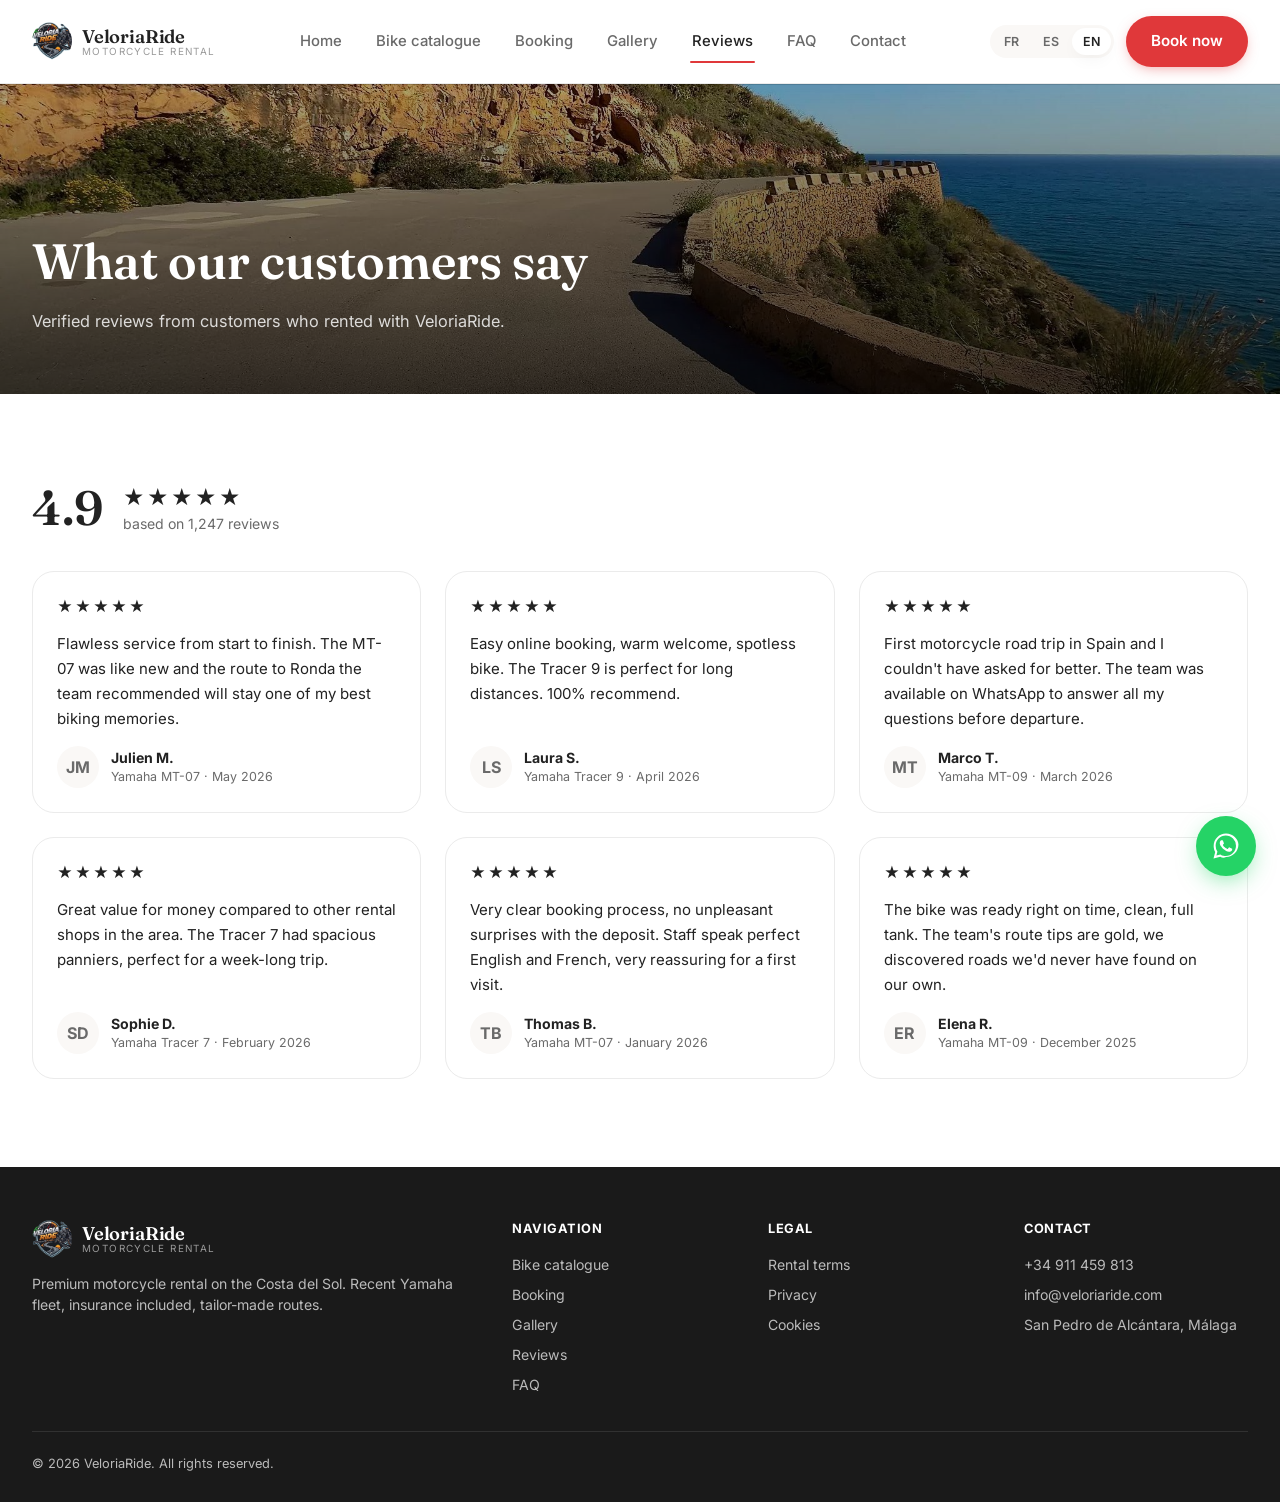
==== avis.html @ aca1f127 "Add files via upload" ====
<!DOCTYPE html>
<html lang="fr">
<head>
<meta charset="UTF-8">
<meta name="viewport" content="width=device-width, initial-scale=1.0">
<title data-i18n="title_reviews">Avis clients — VeloriaRide</title>
<meta name="description" content="Découvrez les avis vérifiés de nos clients ayant loué une moto avec VeloriaRide.">
<link rel="icon" type="image/png" href="favicon.png">
<link rel="preconnect" href="https://fonts.googleapis.com">
<link rel="preconnect" href="https://fonts.gstatic.com" crossorigin>
<link href="https://fonts.googleapis.com/css2?family=Fraunces:ital,opsz,wght@0,9..144,400;0,9..144,600;1,9..144,500&family=Inter:wght@400;500;600;700&display=swap" rel="stylesheet">
<link rel="stylesheet" href="css/base.css">
<link rel="stylesheet" href="css/components.css">
</head>
<body>

<header class="site-header">
  <nav class="nav">
    <a href="index.html" class="logo">
      <span class="logo-mark"><img src="images/logo-header.png" alt="VeloriaRide logo"></span>
      <span class="logo-text"><strong>VeloriaRide</strong><span>Motorcycle Rental</span></span>
    </a>
    <button class="burger" aria-label="Menu" aria-expanded="false">&#9776;</button>
    <div class="nav-links">
      <a href="index.html" data-i18n="nav_home">Accueil</a>
      <a href="catalogue.html" data-i18n="nav_fleet">Catalogue motos</a>
      <a href="reservation.html" data-i18n="nav_booking">Réservation</a>
      <a href="galerie.html" data-i18n="nav_gallery">Galerie</a>
      <a href="avis.html" class="active" data-i18n="nav_reviews">Avis clients</a>
      <a href="faq.html" data-i18n="nav_faq">FAQ</a>
      <a href="contact.html" data-i18n="nav_contact">Contact</a>
      <a href="reservation.html#booking" class="btn btn-primary nav-cta" data-i18n="nav_book">Réserver</a>
    </div>
    <div class="nav-right">
      <div class="lang-switch">
        <button data-lang="fr">FR</button>
        <button data-lang="es">ES</button>
        <button data-lang="en">EN</button>
      </div>
      <a href="reservation.html#booking" class="btn btn-primary" data-i18n="nav_book">Réserver</a>
    </div>
  </nav>
</header>

<section class="page-hero" style="--hero-img:url('/images/route-coast.jpg')">
  <div class="container">
    <h1 data-i18n="reviewspage_title">Ce que nos clients en disent</h1>
    <p data-i18n="reviewspage_sub">Avis vérifiés de clients ayant loué chez VeloriaRide.</p>
  </div>
</section>

<section class="section">
  <div class="container">

    <div class="rating-summary">
      <div class="rating-score">4.9</div>
      <div>
        <div class="rating-stars-big">★★★★★</div>
        <div class="rating-count" data-i18n="rating_count_label">basé sur 1 247 avis</div>
      </div>
    </div>

    <div class="reviews-grid">
      <div class="review-card">
        <div class="review-stars">★★★★★</div>
        <p class="review-text" data-i18n="review1_text">Service impeccable du début à la fin.</p>
        <div class="review-author">
          <div class="review-avatar">JM</div>
          <div><div class="review-name" data-i18n="review1_name">Julien M.</div><div class="review-meta" data-i18n="review1_meta">Yamaha MT-07 · Mai 2026</div></div>
        </div>
      </div>
      <div class="review-card">
        <div class="review-stars">★★★★★</div>
        <p class="review-text" data-i18n="review2_text">Réservation simple en ligne.</p>
        <div class="review-author">
          <div class="review-avatar">LS</div>
          <div><div class="review-name" data-i18n="review2_name">Laura S.</div><div class="review-meta" data-i18n="review2_meta">Yamaha Tracer 9 · Avril 2026</div></div>
        </div>
      </div>
      <div class="review-card">
        <div class="review-stars">★★★★★</div>
        <p class="review-text" data-i18n="review3_text">Premier road trip à moto en Espagne.</p>
        <div class="review-author">
          <div class="review-avatar">MT</div>
          <div><div class="review-name" data-i18n="review3_name">Marco T.</div><div class="review-meta" data-i18n="review3_meta">Yamaha MT-09 · Mars 2026</div></div>
        </div>
      </div>
      <div class="review-card">
        <div class="review-stars">★★★★★</div>
        <p class="review-text" data-i18n="review4_text">Très bon rapport qualité-prix.</p>
        <div class="review-author">
          <div class="review-avatar">SD</div>
          <div><div class="review-name" data-i18n="review4_name">Sophie D.</div><div class="review-meta" data-i18n="review4_meta">Yamaha Tracer 7 · Février 2026</div></div>
        </div>
      </div>
      <div class="review-card">
        <div class="review-stars">★★★★★</div>
        <p class="review-text" data-i18n="review5_text">Process de réservation très clair.</p>
        <div class="review-author">
          <div class="review-avatar">TB</div>
          <div><div class="review-name" data-i18n="review5_name">Thomas B.</div><div class="review-meta" data-i18n="review5_meta">Yamaha MT-07 · Janvier 2026</div></div>
        </div>
      </div>
      <div class="review-card">
        <div class="review-stars">★★★★★</div>
        <p class="review-text" data-i18n="review6_text">La moto était prête à l'heure pile.</p>
        <div class="review-author">
          <div class="review-avatar">ER</div>
          <div><div class="review-name" data-i18n="review6_name">Elena R.</div><div class="review-meta" data-i18n="review6_meta">Yamaha MT-09 · Décembre 2025</div></div>
        </div>
      </div>
    </div>

  </div>
</section>

<footer class="site-footer">
  <div class="container">
    <div class="footer-grid">
      <div>
        <div class="logo" style="margin-bottom:14px;">
          <span class="logo-mark"><img src="images/logo-header.png" alt="VeloriaRide logo"></span>
          <span class="logo-text"><strong style="color:#fff;">VeloriaRide</strong><span>Motorcycle Rental</span></span>
        </div>
        <p data-i18n="footer_about">Location de motos premium sur la Costa del Sol.</p>
      </div>
      <div>
        <h5 data-i18n="footer_nav_h">Navigation</h5>
        <ul>
          <li><a href="catalogue.html" data-i18n="nav_fleet">Catalogue motos</a></li>
          <li><a href="reservation.html" data-i18n="nav_booking">Réservation</a></li>
          <li><a href="galerie.html" data-i18n="nav_gallery">Galerie</a></li>
          <li><a href="avis.html" data-i18n="nav_reviews">Avis clients</a></li>
          <li><a href="faq.html" data-i18n="nav_faq">FAQ</a></li>
        </ul>
      </div>
      <div>
        <h5 data-i18n="footer_legal_h">Informations légales</h5>
        <ul>
          <li><a href="conditions.html" data-i18n="footer_legal_terms">Conditions de location</a></li>
          <li><a href="#" data-i18n="footer_legal_privacy">Confidentialité</a></li>
          <li><a href="#" data-i18n="footer_legal_cookies">Cookies</a></li>
        </ul>
      </div>
      <div>
        <h5 data-i18n="footer_contact_h">Contact</h5>
        <ul>
          <li>+34 911 459 813</li>
          <li>info@veloriaride.com</li>
          <li>San Pedro de Alcántara, Málaga</li>
        </ul>
      </div>
    </div>
    <div class="footer-bottom">
      <span>&copy; 2026 VeloriaRide. <span data-i18n="footer_rights">Tous droits réservés.</span></span>
    </div>
  </div>
</footer>

<div class="whatsapp-fab">
  <div class="whatsapp-panel" id="whatsappPanel">
    <div class="whatsapp-panel-head">
      <div class="avatar"><img src="images/logo-header.png" alt=""></div>
      <div>
        <strong data-i18n="wa_name">VeloriaRide</strong>
        <span data-i18n="wa_status">Répond généralement en quelques minutes</span>
      </div>
    </div>
    <div class="whatsapp-panel-body">
      <div class="whatsapp-msg" data-i18n="wa_message">👋 Bonjour ! Une question ?</div>
    </div>
    <div class="whatsapp-panel-foot">
      <a id="whatsappLink" href="#" target="_blank" rel="noopener" class="btn btn-block" style="background:#25D366; color:#fff;" data-i18n="wa_cta">Démarrer la discussion</a>
    </div>
  </div>
  <button class="whatsapp-bubble" id="whatsappBubble" aria-label="WhatsApp">
    <svg viewBox="0 0 24 24" fill="currentColor"><path d="M12.04 2C6.58 2 2.13 6.45 2.13 11.91c0 1.75.46 3.39 1.26 4.81L2 22l5.42-1.36c1.36.74 2.92 1.16 4.621.16h.01c5.46 0 9.91-4.45 9.91-9.91C21.96 6.45 17.5 2 12.04 2zm0 18.06h-.01c-1.5 0-2.97-.4-4.25-1.16l-.3-.18-3.16.79.84-3.08-.2-.32a8.07 8.07 0 0 1-1.24-4.3c0-4.49 3.65-8.14 8.14-8.14 2.17 0 4.21.85 5.75 2.39a8.07 8.07 0 0 1 2.38 5.75c0 4.49-3.65 8.14-8.14 8.14zm4.47-6.1c-.25-.12-1.45-.72-1.68-.8-.22-.08-.39-.12-.55.12-.16.25-.63.8-.77.96-.14.16-.28.18-.53.06-.25-.12-1.05-.39-2-1.23-.74-.66-1.24-1.47-1.39-1.72-.14-.25-.02-.38.11-.51.11-.11.25-.28.37-.42.12-.14.16-.25.25-.41.08-.16.04-.31-.02-.43-.06-.12-.55-1.32-.75-1.81-.2-.48-.4-.41-.55-.42h-.47c-.16 0-.43.06-.65.31-.22.25-.86.84-.86 2.04 0 1.2.88 2.37 1 2.53.12.16 1.73 2.64 4.19 3.7.58.25 1.04.4 1.4.51.59.19 1.12.16 1.55.1.47-.07 1.45-.59 1.65-1.16.2-.57.2-1.06.14-1.16-.06-.1-.22-.16-.47-.28z"/></svg>
  </button>
</div>

<script src="js/i18n.js"></script>
<script src="js/main.js"></script>
</body>
</html>
---- css/base.css ----
/* =========================================================
   VELORIARIDE — PREMIUM EDITION
   style.css — Part 1: Design tokens, reset, base, header
   ---------------------------------------------------------
   DESIGN TOKENS (edit these to re-theme the whole site)
   ========================================================= */
:root{
  /* Colors — Airbnb-inspired: clean white/cream base, one vivid accent */
  --c-bg:          #FFFFFF;   /* page background */
  --c-bg-cream:    #FAF8F6;   /* alternating section background */
  --c-card:        #FFFFFF;   /* card background */
  --c-border:      #EBEBEB;   /* hairline borders */
  --c-ink:         #222222;   /* primary text */
  --c-ink-soft:    #6A6A6A;   /* secondary/muted text */
  --c-ink-faint:   #9A9A9A;   /* tertiary text, placeholders */

  --c-accent:      #E0383A;   /* primary accent — vivid coral-red */
  --c-accent-dark: #C32A2C;   /* accent hover/active */
  --c-accent-soft: #FDEDED;   /* accent tint background (badges, highlights) */

  --c-gold:        #B98B4E;   /* secondary accent — used sparingly (ratings, premium badges) */
  --c-success:     #1E8E5A;   /* confirmations, included-features check */
  --c-success-soft:#E9F6EF;

  --c-dark:        #1A1A1A;   /* footer, dark sections */
  --c-dark-soft:   #2B2B2B;

  /* Type */
  --f-display: 'Fraunces', Georgia, serif;       /* headlines — warm serif, premium feel */
  --f-body:    'Inter', -apple-system, 'Segoe UI', sans-serif; /* everything else */

  /* Scale */
  --radius-sm: 8px;
  --radius-md: 14px;
  --radius-lg: 22px;
  --radius-pill: 999px;

  --shadow-card:    0 6px 20px -8px rgba(0,0,0,.12);
  --shadow-card-hover: 0 16px 40px -12px rgba(0,0,0,.18);
  --shadow-popover: 0 12px 36px -8px rgba(0,0,0,.22);

  --container: 1280px;
  --container-narrow: 920px;
}

*{ box-sizing:border-box; }
html{ scroll-behavior:smooth; }
body{
  margin:0;
  font-family:var(--f-body);
  color:var(--c-ink);
  background:var(--c-bg);
  -webkit-font-smoothing:antialiased;
  line-height:1.5;
}
img{ max-width:100%; display:block; }
a{ color:inherit; text-decoration:none; }
button{ font-family:inherit; }
.container{ max-width:var(--container); margin:0 auto; padding:0 32px; }
.container-narrow{ max-width:var(--container-narrow); margin:0 auto; padding:0 32px; }

@media (max-width:640px){
  .container, .container-narrow{ padding:0 20px; }
}

@media (prefers-reduced-motion: reduce){
  *{ animation-duration:.001ms !important; transition-duration:.001ms !important; scroll-behavior:auto !important; }
}

:focus-visible{ outline:2px solid var(--c-accent); outline-offset:2px; border-radius:4px; }

/* =========================================================
   BUTTONS
   ========================================================= */
.btn{
  display:inline-flex; align-items:center; justify-content:center; gap:8px;
  font-family:var(--f-body); font-weight:600; font-size:.95rem;
  padding:13px 24px;
  border-radius:var(--radius-pill);
  border:1px solid transparent;
  cursor:pointer;
  transition:transform .15s ease, box-shadow .15s ease, background .2s, color .2s, border-color .2s;
  white-space:nowrap;
}
.btn:active{ transform:scale(.98); }
.btn-primary{
  background:var(--c-accent); color:#fff;
  box-shadow:0 4px 14px -4px rgba(224,56,58,.5);
}
.btn-primary:hover{ background:var(--c-accent-dark); }
.btn-outline{
  background:#fff; color:var(--c-ink); border-color:var(--c-ink);
}
.btn-outline:hover{ background:var(--c-ink); color:#fff; }
.btn-ghost{
  background:transparent; color:var(--c-ink); border-color:var(--c-border);
}
.btn-ghost:hover{ border-color:var(--c-ink); }
.btn-dark{ background:var(--c-dark); color:#fff; }
.btn-dark:hover{ background:var(--c-dark-soft); }
.btn-sm{ padding:9px 18px; font-size:.85rem; }
.btn-lg{ padding:16px 32px; font-size:1.05rem; }
.btn-block{ width:100%; }
.btn[disabled]{ opacity:.5; cursor:not-allowed; }

/* =========================================================
   HEADER / NAV
   ========================================================= */
.site-header{
  position:sticky; top:0; z-index:100;
  background:rgba(255,255,255,.92);
  backdrop-filter:blur(10px);
  border-bottom:1px solid var(--c-border);
}
.nav{
  display:flex; align-items:center; justify-content:space-between;
  padding:16px 32px;
  max-width:var(--container); margin:0 auto;
  gap:24px;
}
.logo{
  display:flex; align-items:center; gap:10px;
  white-space:nowrap;
}
.logo-mark{
  width:40px; height:40px; border-radius:50%;
  overflow:hidden; flex-shrink:0;
  display:flex; align-items:center; justify-content:center;
}
.logo-mark img{ width:100%; height:100%; object-fit:cover; }
.logo-text{ display:flex; flex-direction:column; line-height:1.05; }
.logo-text strong{
  font-family:var(--f-display); font-size:1.15rem; font-weight:600; letter-spacing:-.01em;
}
.logo-text span{ font-size:.62rem; color:var(--c-ink-faint); letter-spacing:.14em; text-transform:uppercase; }

.nav-links{
  display:flex; align-items:center; gap:30px;
  font-size:.93rem; font-weight:500;
  flex-wrap:wrap;
}
.nav-links a{
  position:relative; padding:6px 2px; color:var(--c-ink-soft);
  transition:color .2s;
}
.nav-links a:hover, .nav-links a.active{ color:var(--c-ink); }
.nav-links a.active::after{
  content:""; position:absolute; left:0; right:0; bottom:-4px; height:2px;
  background:var(--c-accent); border-radius:2px;
}
.nav-links .nav-cta{ display:none; }

.nav-right{ display:flex; align-items:center; gap:12px; }

.lang-switch{
  display:flex; gap:2px;
  background:var(--c-bg-cream); border-radius:var(--radius-pill); padding:3px;
}
.lang-switch button{
  background:transparent; border:0;
  color:var(--c-ink-soft); font-size:.78rem; font-weight:600;
  padding:6px 11px; border-radius:var(--radius-pill); cursor:pointer;
  transition:all .15s;
}
.lang-switch button:hover{ color:var(--c-ink); }
.lang-switch button.active{ background:#fff; color:var(--c-ink); box-shadow:var(--shadow-card); }

.burger{
  display:none; background:none; border:0; color:var(--c-ink);
  font-size:1.5rem; cursor:pointer; line-height:1;
}

@media (max-width:1000px){
  .nav-links{
    display:none;
    position:absolute; top:100%; left:0; right:0;
    background:#fff;
    flex-direction:column; align-items:flex-start;
    padding:20px 24px 28px; gap:18px;
    border-top:1px solid var(--c-border);
    box-shadow:var(--shadow-popover);
  }
  .nav-links.open{ display:flex; }
  .burger{ display:block; }
  .nav-right .btn-primary{ display:none; }
  .nav-links .nav-cta{ display:block; margin-top:6px; }
}
@media (max-width:420px){
  .nav{ padding:14px 16px; gap:8px; }
  .logo-text strong{ font-size:1rem; }
  .logo-text span{ font-size:.56rem; }
  .lang-switch button{ padding:5px 8px; font-size:.72rem; }
}
---- css/components.css ----
/* =========================================================
   VELORIARIDE — PREMIUM EDITION
   components.css — sections, cards, hero, calendar, forms,
   reviews, FAQ, gallery, WhatsApp widget, footer
   ========================================================= */

/* =========================================================
   SECTION HEADERS / LAYOUT
   ========================================================= */
.section{ padding:88px 0; }
.section--tight{ padding:56px 0; }
.section--cream{ background:var(--c-bg-cream); }
.section--dark{ background:var(--c-dark); color:#fff; }

.section-head{
  display:flex; justify-content:space-between; align-items:flex-end;
  gap:32px; margin-bottom:44px; flex-wrap:wrap;
}
.eyebrow{
  font-size:.82rem; font-weight:600; letter-spacing:.06em; text-transform:uppercase;
  color:var(--c-accent); margin:0 0 10px;
}
.section--dark .eyebrow{ color:var(--c-gold); }
.section-head h2{
  font-family:var(--f-display); font-weight:600;
  font-size:clamp(1.9rem, 3.6vw, 2.6rem);
  margin:0; line-height:1.15; letter-spacing:-.01em;
}
.section-head p{ max-width:480px; color:var(--c-ink-soft); line-height:1.6; margin:10px 0 0; }
.section--dark .section-head p{ color:rgba(255,255,255,.7); }
.section-head-center{ text-align:center; }
.section-head-center .section-head-inner{ max-width:640px; margin:0 auto; }
.section-head-center p{ margin:10px auto 0; }

@media (max-width:640px){
  .section{ padding:56px 0; }
}

/* =========================================================
   HERO (homepage)
   ========================================================= */
.hero{
  position:relative;
  min-height:86vh;
  display:flex; align-items:center;
  overflow:hidden;
  background:
    linear-gradient(180deg, rgba(0,0,0,.05) 0%, rgba(0,0,0,.45) 100%),
    var(--hero-img, linear-gradient(135deg,#3a4750 0%, #8a5a3c 45%, #E0383A 75%, #f0b25f 100%));
  background-size:cover; background-position:center;
  color:#fff;
}
.hero-content{
  position:relative; z-index:2;
  max-width:680px; padding:140px 32px 110px;
}
.hero-badge-pill{
  display:inline-flex; align-items:center; gap:8px;
  background:rgba(255,255,255,.18); backdrop-filter:blur(6px);
  border:1px solid rgba(255,255,255,.3);
  padding:7px 16px; border-radius:var(--radius-pill);
  font-size:.8rem; font-weight:600; letter-spacing:.04em;
  margin-bottom:24px;
}
.hero h1{
  font-family:var(--f-display); font-weight:600;
  font-size:clamp(2.6rem, 5.8vw, 4.2rem);
  line-height:1.08; letter-spacing:-.02em;
  margin:0 0 20px;
}
.hero p{
  font-size:1.15rem; line-height:1.6; color:rgba(255,255,255,.92);
  max-width:520px; margin:0 0 32px;
}
/* Slogan — larger, italic, with a subtle left accent bar */
.hero-slogan{
  font-family:var(--f-display) !important;
  font-size:clamp(1.3rem, 2.6vw, 1.75rem) !important;
  font-style:italic;
  font-weight:500;
  color:#fff !important;
  line-height:1.3 !important;
  margin:0 0 18px !important;
  padding-left:16px;
  border-left:3px solid var(--c-accent);
  letter-spacing:-.01em;
}
.hero-ctas{ display:flex; gap:14px; flex-wrap:wrap; }
.hero-ctas .btn-outline{ background:rgba(255,255,255,.1); color:#fff; border-color:rgba(255,255,255,.6); }
.hero-ctas .btn-outline:hover{ background:#fff; color:var(--c-ink); }

.trust-strip{
  background:#fff; border-bottom:1px solid var(--c-border);
  padding:28px 0;
}
.trust-grid{
  display:flex; justify-content:space-between; gap:24px; flex-wrap:wrap;
}
.trust-item{ display:flex; align-items:center; gap:12px; }
.trust-item .ico{ width:30px; height:30px; color:var(--c-accent); flex-shrink:0; }
.trust-item strong{ display:block; font-size:.95rem; }
.trust-item span{ font-size:.8rem; color:var(--c-ink-soft); }

/* =========================================================
   BIKE CARDS (catalogue)
   ========================================================= */
.fleet-grid{
  display:grid; grid-template-columns:repeat(4, 1fr); gap:24px;
}
@media (max-width:1080px){ .fleet-grid{ grid-template-columns:repeat(2,1fr); } }
@media (max-width:640px){ .fleet-grid{ grid-template-columns:1fr; } }

.bike-card{
  background:var(--c-card);
  border-radius:var(--radius-lg);
  overflow:hidden;
  border:1px solid var(--c-border);
  display:flex; flex-direction:column;
  transition:transform .25s ease, box-shadow .25s ease;
}
.bike-card:hover{ transform:translateY(-4px); box-shadow:var(--shadow-card-hover); }

.bike-photo{
  aspect-ratio:4/3;
  background:
    var(--bike-img, linear-gradient(135deg,#e8e4de,#c9c2b6));
  background-size:cover; background-position:center;
  position:relative;
}
.bike-badge{
  position:absolute; top:14px; left:14px;
  background:#fff; color:var(--c-ink);
  font-size:.72rem; font-weight:700; letter-spacing:.03em;
  padding:6px 12px; border-radius:var(--radius-pill);
  box-shadow:var(--shadow-card);
}
.bike-fav{
  position:absolute; top:14px; right:14px;
  width:34px; height:34px; border-radius:50%;
  background:rgba(255,255,255,.9);
  display:flex; align-items:center; justify-content:center;
  color:var(--c-accent); font-size:1rem;
}
.bike-body{ padding:20px 20px 22px; display:flex; flex-direction:column; gap:12px; flex:1; }
.bike-top-row{ display:flex; justify-content:space-between; align-items:flex-start; gap:8px; }
.bike-name{ font-family:var(--f-display); font-size:1.25rem; font-weight:600; margin:0; }
.bike-tag{ font-size:.82rem; color:var(--c-ink-soft); margin:2px 0 0; }
.bike-rating{ display:flex; align-items:center; gap:4px; font-size:.85rem; font-weight:600; flex-shrink:0; white-space:nowrap; }
.bike-rating .star{ color:var(--c-ink); }
.bike-features{ list-style:none; padding:0; margin:0; display:flex; flex-direction:column; gap:6px; font-size:.86rem; color:var(--c-ink-soft); }
.bike-features li{ display:flex; align-items:flex-start; gap:8px; }
.bike-features li::before{ content:"✓"; color:var(--c-success); font-weight:700; flex-shrink:0; }
.bike-price-row{
  display:flex; justify-content:space-between; align-items:center;
  padding-top:12px; border-top:1px solid var(--c-border); margin-top:auto;
}
.bike-price{ font-family:var(--f-display); font-size:1.3rem; font-weight:600; }
.bike-price small{ font-family:var(--f-body); font-size:.8rem; font-weight:400; color:var(--c-ink-soft); }

/* =========================================================
   PRICING TABLE
   ========================================================= */
.price-table-wrap{ overflow-x:auto; border-radius:var(--radius-lg); border:1px solid var(--c-border); }
table.price-table{ width:100%; border-collapse:collapse; background:#fff; min-width:680px; }
table.price-table th, table.price-table td{ padding:16px 20px; text-align:left; border-bottom:1px solid var(--c-border); font-size:.92rem; }
table.price-table thead th{ font-weight:700; font-size:.78rem; letter-spacing:.04em; text-transform:uppercase; color:var(--c-ink-soft); background:var(--c-bg-cream); border-bottom:none; }
table.price-table tbody tr:last-child td{ border-bottom:none; }
table.price-table tbody tr:hover{ background:var(--c-bg-cream); }
.price-cell{ font-family:var(--f-display); font-weight:600; }
.price-cell small{ font-family:var(--f-body); color:var(--c-ink-soft); font-weight:400; font-size:.78rem; }
.price-note{ margin-top:16px; font-size:.85rem; color:var(--c-ink-soft); line-height:1.6; }

/* =========================================================
   INCLUDED / TRUST GRID
   ========================================================= */
.included-grid{ display:grid; grid-template-columns:repeat(3,1fr); gap:28px; margin-top:8px; }
@media (max-width:880px){ .included-grid{ grid-template-columns:1fr 1fr; } }
@media (max-width:560px){ .included-grid{ grid-template-columns:1fr; } }
.included-item{ display:flex; gap:16px; align-items:flex-start; }
.included-icon{
  width:48px; height:48px; border-radius:50%; flex-shrink:0;
  display:flex; align-items:center; justify-content:center;
  background:var(--c-accent-soft); color:var(--c-accent); font-size:1.3rem;
}
.included-item h4{ margin:0 0 5px; font-size:.95rem; font-weight:700; }
.included-item p{ margin:0; font-size:.88rem; color:var(--c-ink-soft); line-height:1.55; }

/* =========================================================
   CALENDAR + BOOKING FORM
   ========================================================= */
.booking-wrap{ display:grid; grid-template-columns:1.2fr 1fr; gap:32px; align-items:start; }
@media (max-width:920px){ .booking-wrap{ grid-template-columns:1fr; } }

.calendar{ background:#fff; border-radius:var(--radius-lg); border:1px solid var(--c-border); padding:26px; }
.calendar-head{ display:flex; align-items:center; justify-content:space-between; margin-bottom:16px; }
.calendar-head h3{ font-family:var(--f-display); font-size:1.2rem; margin:0; text-transform:capitalize; }
.calendar-nav{ display:flex; gap:8px; }
.calendar-nav button{
  width:34px; height:34px; border-radius:50%; border:1px solid var(--c-border);
  background:#fff; cursor:pointer; font-size:1rem; color:var(--c-ink);
  display:flex; align-items:center; justify-content:center; transition:all .15s;
}
.calendar-nav button:hover{ background:var(--c-ink); border-color:var(--c-ink); color:#fff; }
.calendar-grid{ display:grid; grid-template-columns:repeat(7,1fr); gap:4px; }
.calendar-grid .dow{ font-size:.68rem; font-weight:700; letter-spacing:.04em; text-transform:uppercase; color:var(--c-ink-faint); text-align:center; padding-bottom:6px; }
.calendar-day{
  aspect-ratio:1; display:flex; align-items:center; justify-content:center;
  border-radius:50%; font-size:.88rem; cursor:pointer; background:transparent;
  border:1px solid transparent; transition:all .12s; color:var(--c-ink); position:relative;
}
.calendar-day.empty{ background:transparent; cursor:default; }
.calendar-day.past{ color:#d8d4ce; cursor:not-allowed; }
.calendar-day:not(.empty):not(.past):hover{ border-color:var(--c-ink); }
.calendar-day.selected{ background:var(--c-accent); color:#fff; font-weight:700; }
.calendar-day.in-range{ background:var(--c-accent-soft); border-radius:0; }
.calendar-legend{ display:flex; gap:18px; margin-top:14px; font-size:.78rem; color:var(--c-ink-soft); flex-wrap:wrap; }
.calendar-legend span{ display:inline-flex; align-items:center; gap:6px; }
.dot{ width:11px; height:11px; border-radius:50%; display:inline-block; }
.dot--pick{ background:var(--c-accent); }
.dot--range{ background:var(--c-accent-soft); }

.booking-form{ background:var(--c-bg-cream); border-radius:var(--radius-lg); padding:26px; display:flex; flex-direction:column; gap:14px; }
.booking-form h3{ font-family:var(--f-display); font-size:1.2rem; margin:0 0 2px; }
.field{ display:flex; flex-direction:column; gap:6px; }
.field label{ font-size:.78rem; font-weight:700; color:var(--c-ink); }
.field select, .field input, .field textarea{
  background:#fff; color:var(--c-ink); border:1px solid var(--c-border);
  border-radius:var(--radius-sm); padding:12px 13px; font-size:.94rem; font-family:var(--f-body);
}
.field select:focus, .field input:focus, .field textarea:focus{ outline:2px solid var(--c-accent); outline-offset:0; border-color:var(--c-accent); }
.summary{ display:flex; flex-direction:column; gap:8px; padding:16px; border-radius:var(--radius-sm); background:#fff; border:1px solid var(--c-border); font-size:.9rem; }
.summary-row{ display:flex; justify-content:space-between; color:var(--c-ink-soft); }
.summary-row.total{ color:var(--c-ink); font-family:var(--f-display); font-size:1.15rem; font-weight:600; border-top:1px solid var(--c-border); padding-top:10px; margin-top:2px; }
.summary-row.total span:last-child{ color:var(--c-accent); }
.form-note{ font-size:.78rem; color:var(--c-ink-soft); line-height:1.5; }
.form-success{ display:none; background:var(--c-success-soft); border:1px solid var(--c-success); color:#14633e; padding:12px 14px; border-radius:var(--radius-sm); font-size:.86rem; }
.form-success.show{ display:block; }
.form-warning{ display:none; background:var(--c-accent-soft); border:1px solid var(--c-accent); color:var(--c-accent-dark); padding:12px 14px; border-radius:var(--radius-sm); font-size:.86rem; }
.form-warning.show{ display:block; }

/* =========================================================
   GALLERY
   ========================================================= */
.gallery-grid{
  display:grid; grid-template-columns:repeat(4, 1fr); grid-auto-rows:200px; gap:14px;
}
.gallery-item{
  border-radius:var(--radius-md); overflow:hidden; position:relative; cursor:pointer;
  background:var(--gal-img, linear-gradient(135deg,#e8e4de,#c9c2b6));
  background-size:cover; background-position:center;
}
.gallery-item.wide{ grid-column:span 2; }
.gallery-item.tall{ grid-row:span 2; }
.gallery-item::after{
  content:""; position:absolute; inset:0; background:rgba(0,0,0,0); transition:background .2s;
}
.gallery-item:hover::after{ background:rgba(0,0,0,.15); }
@media (max-width:880px){
  .gallery-grid{ grid-template-columns:repeat(2,1fr); grid-auto-rows:160px; }
  .gallery-item.wide{ grid-column:span 2; }
}
@media (max-width:520px){
  .gallery-grid{ grid-template-columns:1fr; grid-auto-rows:220px; }
  .gallery-item.wide, .gallery-item.tall{ grid-column:span 1; grid-row:span 1; }
}

/* Lightbox */
.lightbox{
  position:fixed; inset:0; z-index:999; background:rgba(0,0,0,.92);
  display:none; align-items:center; justify-content:center; padding:40px;
}
.lightbox.open{ display:flex; }
.lightbox img{ max-width:100%; max-height:85vh; border-radius:var(--radius-md); }
.lightbox-close{
  position:absolute; top:24px; right:24px; width:44px; height:44px; border-radius:50%;
  background:rgba(255,255,255,.15); color:#fff; border:0; font-size:1.4rem; cursor:pointer;
  display:flex; align-items:center; justify-content:center;
}
.lightbox-nav{
  position:absolute; top:50%; transform:translateY(-50%);
  width:48px; height:48px; border-radius:50%; background:rgba(255,255,255,.15);
  color:#fff; border:0; font-size:1.6rem; cursor:pointer;
  display:flex; align-items:center; justify-content:center;
}
.lightbox-prev{ left:24px; }
.lightbox-next{ right:24px; }

/* =========================================================
   REVIEWS
   ========================================================= */
.reviews-grid{ display:grid; grid-template-columns:repeat(3,1fr); gap:24px; }
@media (max-width:920px){ .reviews-grid{ grid-template-columns:1fr 1fr; } }
@media (max-width:600px){ .reviews-grid{ grid-template-columns:1fr; } }
.review-card{
  background:#fff; border:1px solid var(--c-border); border-radius:var(--radius-lg);
  padding:24px; display:flex; flex-direction:column; gap:14px;
}
.review-stars{ color:var(--c-ink); font-size:.95rem; letter-spacing:2px; }
.review-text{ font-size:.94rem; line-height:1.65; color:var(--c-ink); margin:0; flex:1; }
.review-author{ display:flex; align-items:center; gap:12px; }
.review-avatar{
  width:42px; height:42px; border-radius:50%; background:var(--c-bg-cream);
  display:flex; align-items:center; justify-content:center; font-weight:700; color:var(--c-ink-soft);
  flex-shrink:0; overflow:hidden;
}
.review-avatar img{ width:100%; height:100%; object-fit:cover; }
.review-name{ font-size:.88rem; font-weight:700; }
.review-meta{ font-size:.78rem; color:var(--c-ink-soft); }

.rating-summary{
  display:flex; align-items:center; gap:20px; margin-bottom:36px; flex-wrap:wrap;
}
.rating-score{ font-family:var(--f-display); font-size:3rem; font-weight:600; line-height:1; }
.rating-stars-big{ color:var(--c-ink); font-size:1.3rem; letter-spacing:3px; }
.rating-count{ font-size:.88rem; color:var(--c-ink-soft); }

/* =========================================================
   FAQ (accordion)
   ========================================================= */
.faq-list{ display:flex; flex-direction:column; }
.faq-item{ border-bottom:1px solid var(--c-border); }
.faq-question{
  width:100%; text-align:left; background:none; border:0; cursor:pointer;
  padding:22px 0; display:flex; justify-content:space-between; align-items:center; gap:16px;
  font-size:1.02rem; font-weight:600; color:var(--c-ink);
}
.faq-question .chevron{ transition:transform .25s; flex-shrink:0; color:var(--c-ink-soft); }
.faq-item.open .faq-question .chevron{ transform:rotate(180deg); }
.faq-answer{ max-height:0; overflow:hidden; transition:max-height .25s ease; }
.faq-answer-inner{ padding:0 0 22px; font-size:.92rem; color:var(--c-ink-soft); line-height:1.65; max-width:760px; }
.faq-item.open .faq-answer{ max-height:600px; }

/* =========================================================
   ROUTES / DESTINATIONS BAND
   ========================================================= */
.routes-band{ display:grid; grid-template-columns:repeat(3,1fr); gap:20px; }
@media (max-width:880px){ .routes-band{ grid-template-columns:1fr; } }
.route-card{
  position:relative; aspect-ratio:4/5; overflow:hidden; border-radius:var(--radius-lg);
  background:
    linear-gradient(0deg, rgba(0,0,0,.7) 0%, rgba(0,0,0,.05) 55%),
    var(--route-img, linear-gradient(160deg,#3a4750,#2F5158));
  background-size:cover; background-position:center;
  display:flex; flex-direction:column; justify-content:flex-end;
  padding:26px; color:#fff;
}
.route-card .km{ font-size:.74rem; font-weight:700; letter-spacing:.12em; color:var(--c-gold); margin:0 0 6px; }
.route-card h3{ font-family:var(--f-display); font-size:1.4rem; margin:0 0 6px; font-weight:600; }
.route-card p{ margin:0; font-size:.86rem; color:rgba(255,255,255,.82); line-height:1.5; }

/* =========================================================
   STEPS
   ========================================================= */
.steps{ display:grid; grid-template-columns:repeat(4,1fr); gap:24px; }
@media (max-width:880px){ .steps{ grid-template-columns:1fr 1fr; } }
@media (max-width:560px){ .steps{ grid-template-columns:1fr; } }
.step .num{
  width:42px; height:42px; border-radius:50%; background:var(--c-accent-soft); color:var(--c-accent);
  display:flex; align-items:center; justify-content:center;
  font-family:var(--f-display); font-weight:700; font-size:1.1rem; margin-bottom:14px;
}
.step h4{ font-size:.98rem; font-weight:700; margin:0 0 6px; }
.step p{ margin:0; font-size:.88rem; color:var(--c-ink-soft); line-height:1.6; }

/* =========================================================
   CONTACT
   ========================================================= */
.contact-grid{ display:grid; grid-template-columns:1fr 1fr; gap:48px; }
@media (max-width:880px){ .contact-grid{ grid-template-columns:1fr; } }
.contact-info{ display:flex; flex-direction:column; gap:22px; }
.contact-item{ display:flex; gap:14px; align-items:flex-start; }
.contact-item .ico{ font-size:1.25rem; color:var(--c-accent); flex-shrink:0; width:28px; text-align:center; }
.contact-item h4{ margin:0 0 4px; font-size:.85rem; font-weight:700; text-transform:uppercase; letter-spacing:.04em; color:var(--c-ink-soft); }
.contact-item p{ margin:0; color:var(--c-ink); line-height:1.6; font-size:.96rem; }
.contact-form{ background:var(--c-bg-cream); border-radius:var(--radius-lg); padding:28px; display:flex; flex-direction:column; gap:14px; }
.social-row{ display:flex; gap:12px; margin-top:6px; }
.social-row a{
  width:40px; height:40px; border-radius:50%; border:1px solid var(--c-border);
  display:flex; align-items:center; justify-content:center; font-size:1.05rem;
  transition:border-color .2s, color .2s;
}
.social-row a:hover{ border-color:var(--c-accent); color:var(--c-accent); }

/* =========================================================
   WHATSAPP FLOATING WIDGET
   ========================================================= */
.whatsapp-fab{
  position:fixed; bottom:24px; right:24px; z-index:90;
  display:flex; flex-direction:column; align-items:flex-end; gap:12px;
}
.whatsapp-bubble{
  width:60px; height:60px; border-radius:50%;
  background:#25D366; color:#fff;
  display:flex; align-items:center; justify-content:center;
  box-shadow:0 8px 24px -6px rgba(37,211,102,.6);
  cursor:pointer; border:0; font-size:1.7rem;
  transition:transform .2s;
}
.whatsapp-bubble:hover{ transform:scale(1.06); }
.whatsapp-bubble svg{ width:30px; height:30px; }

.whatsapp-panel{
  width:300px; background:#fff; border-radius:var(--radius-lg);
  box-shadow:var(--shadow-popover); overflow:hidden;
  display:none; flex-direction:column;
}
.whatsapp-panel.open{ display:flex; }
.whatsapp-panel-head{
  background:#075E54; color:#fff; padding:18px 20px;
  display:flex; align-items:center; gap:12px;
}
.whatsapp-panel-head .avatar{
  width:42px; height:42px; border-radius:50%; background:#25D366;
  display:flex; align-items:center; justify-content:center; font-size:1.3rem; flex-shrink:0; overflow:hidden;
}
.whatsapp-panel-head .avatar img{ width:100%; height:100%; object-fit:cover; }
.whatsapp-panel-head strong{ display:block; font-size:.92rem; }
.whatsapp-panel-head span{ font-size:.76rem; color:rgba(255,255,255,.8); }
.whatsapp-panel-body{ padding:18px 20px; background:#E5DDD5; }
.whatsapp-msg{
  background:#fff; border-radius:var(--radius-md) var(--radius-md) var(--radius-md) 4px;
  padding:12px 14px; font-size:.86rem; line-height:1.5; color:var(--c-ink);
  box-shadow:0 1px 2px rgba(0,0,0,.08);
}
.whatsapp-panel-foot{ padding:14px 20px 20px; background:#fff; }

@media (max-width:480px){
  .whatsapp-fab{ bottom:16px; right:16px; }
  .whatsapp-panel{ width:calc(100vw - 32px); }
}

/* =========================================================
   FOOTER
   ========================================================= */
.site-footer{ background:var(--c-dark); color:rgba(255,255,255,.7); padding:52px 0 28px; font-size:.88rem; }
.footer-grid{ display:grid; grid-template-columns:2fr 1fr 1fr 1fr; gap:32px; margin-bottom:36px; }
@media (max-width:880px){ .footer-grid{ grid-template-columns:1fr 1fr; } }
@media (max-width:560px){ .footer-grid{ grid-template-columns:1fr; } }
.footer-grid h5{ color:#fff; font-size:.8rem; font-weight:700; letter-spacing:.04em; text-transform:uppercase; margin:0 0 16px; }
.footer-grid ul{ list-style:none; padding:0; margin:0; display:flex; flex-direction:column; gap:9px; }
.footer-grid a:hover{ color:#fff; }
.footer-bottom{
  border-top:1px solid rgba(255,255,255,.1); padding-top:22px;
  display:flex; justify-content:space-between; flex-wrap:wrap; gap:12px; font-size:.8rem;
}
.footer-bottom a:hover{ color:#fff; }

/* =========================================================
   PAGE HERO (inner pages)
   ========================================================= */
.page-hero{
  background:var(--c-dark); color:#fff;
  padding:140px 0 60px;
  background:
    linear-gradient(180deg, rgba(0,0,0,.3), rgba(0,0,0,.75)),
    var(--hero-img, linear-gradient(135deg,#3a4750,#2F5158));
  background-size:cover; background-position:center;
}
.page-hero h1{ font-family:var(--f-display); font-size:clamp(2.1rem,4.6vw,3.1rem); margin:0 0 10px; font-weight:600; }
.page-hero p{ max-width:560px; color:rgba(255,255,255,.82); font-size:1.02rem; line-height:1.6; margin:0; }

/* =========================================================
   MISC UTILITIES
   ========================================================= */
.text-center{ text-align:center; }
.mt-0{ margin-top:0; }
.visually-hidden{ position:absolute; width:1px; height:1px; overflow:hidden; clip:rect(0 0 0 0); white-space:nowrap; }
.badge-soft{
  display:inline-flex; align-items:center; gap:6px;
  background:var(--c-accent-soft); color:var(--c-accent-dark);
  font-size:.78rem; font-weight:700; padding:5px 12px; border-radius:var(--radius-pill);
}

/* =========================================================
   BALADES / RIDES PAGE — office de tourisme style
   ========================================================= */
.rides-filter{
  display:flex; gap:10px; flex-wrap:wrap; margin-bottom:44px;
}
.rides-filter button{
  padding:9px 20px; border-radius:var(--radius-pill);
  border:1px solid var(--c-border); background:#fff;
  font-size:.84rem; font-weight:600; cursor:pointer;
  transition:all .15s; color:var(--c-ink-soft);
}
.rides-filter button:hover,
.rides-filter button.active{
  background:var(--c-ink); color:#fff; border-color:var(--c-ink);
}

.rides-list{ display:flex; flex-direction:column; gap:56px; }

.ride-card{
  display:grid; grid-template-columns:1fr 1.1fr; gap:0;
  border-radius:var(--radius-lg); overflow:hidden;
  border:1px solid var(--c-border);
  box-shadow:var(--shadow-card);
  transition:box-shadow .25s;
}
.ride-card:hover{ box-shadow:var(--shadow-card-hover); }
.ride-card:nth-child(even){ grid-template-columns:1.1fr 1fr; }
.ride-card:nth-child(even) .ride-photo{ order:2; }
.ride-card:nth-child(even) .ride-body{ order:1; }

@media (max-width:860px){
  .ride-card,
  .ride-card:nth-child(even){ grid-template-columns:1fr; }
  .ride-card:nth-child(even) .ride-photo{ order:0; }
  .ride-card:nth-child(even) .ride-body{ order:0; }
}

/* Photo side */
.ride-photo{
  position:relative; min-height:380px;
  background:var(--ride-img, linear-gradient(135deg,#3a4750,#2F5158));
  background-size:cover; background-position:center;
}
.ride-photo-gallery{
  position:absolute; bottom:0; left:0; right:0;
  display:flex; gap:4px; padding:10px;
  background:linear-gradient(0deg, rgba(0,0,0,.55) 0%, transparent 100%);
}
.ride-thumb{
  flex:1; aspect-ratio:4/3; border-radius:6px; overflow:hidden; cursor:pointer;
  background:var(--thumb-img, #555); background-size:cover; background-position:center;
  opacity:.8; transition:opacity .2s;
  border:1.5px solid rgba(255,255,255,.3);
}
.ride-thumb:hover{ opacity:1; }
.ride-diff-badge{
  position:absolute; top:16px; left:16px;
  padding:6px 14px; border-radius:var(--radius-pill);
  font-size:.75rem; font-weight:700; letter-spacing:.04em;
  backdrop-filter:blur(6px);
}
.diff-easy{   background:rgba(30,142,90,.85);  color:#fff; }
.diff-medium{ background:rgba(201,166,78,.9);   color:#1a1a1a; }
.diff-hard{   background:rgba(224,56,58,.85);   color:#fff; }

/* Body side */
.ride-body{
  padding:36px 36px 32px; display:flex; flex-direction:column;
  gap:16px; background:#fff;
}
.ride-num{
  font-size:.72rem; font-weight:700; letter-spacing:.1em;
  color:var(--c-accent); text-transform:uppercase;
}
.ride-title{
  font-family:var(--f-display); font-size:clamp(1.4rem,2.6vw,1.9rem);
  font-weight:600; margin:0; letter-spacing:-.01em; line-height:1.15;
}
.ride-tagline{
  font-style:italic; color:var(--c-ink-soft); font-size:.98rem;
  margin:-8px 0 0;
}
.ride-stats{
  display:grid; grid-template-columns:repeat(4,1fr); gap:12px;
  padding:16px; background:var(--c-bg-cream);
  border-radius:var(--radius-md); font-size:.82rem;
}
.ride-stat label{
  display:block; text-transform:uppercase; letter-spacing:.05em;
  font-size:.68rem; font-weight:700; color:var(--c-ink-faint);
  margin-bottom:4px;
}
.ride-stat span{ font-weight:700; color:var(--c-ink); font-size:.9rem; }
.ride-desc{
  font-size:.93rem; color:var(--c-ink-soft); line-height:1.7;
  margin:0;
}
.ride-highlights{
  display:flex; flex-direction:column; gap:7px;
}
.ride-highlights h5{
  font-size:.75rem; font-weight:700; letter-spacing:.06em;
  text-transform:uppercase; color:var(--c-ink-faint); margin:0 0 4px;
}
.ride-highlights li{
  display:flex; align-items:flex-start; gap:8px;
  font-size:.88rem; color:var(--c-ink-soft);
  list-style:none; padding:0; margin:0;
}
.ride-highlights li::before{
  content:"★"; color:var(--c-gold); font-size:.75rem;
  flex-shrink:0; margin-top:2px;
}
.ride-footer{
  display:flex; align-items:center; justify-content:space-between;
  flex-wrap:wrap; gap:12px;
  padding-top:16px; border-top:1px solid var(--c-border); margin-top:auto;
}
.ride-bike-tip{
  font-size:.82rem; color:var(--c-ink-soft); font-style:italic;
}
.ride-bike-tip strong{ color:var(--c-ink); font-style:normal; }
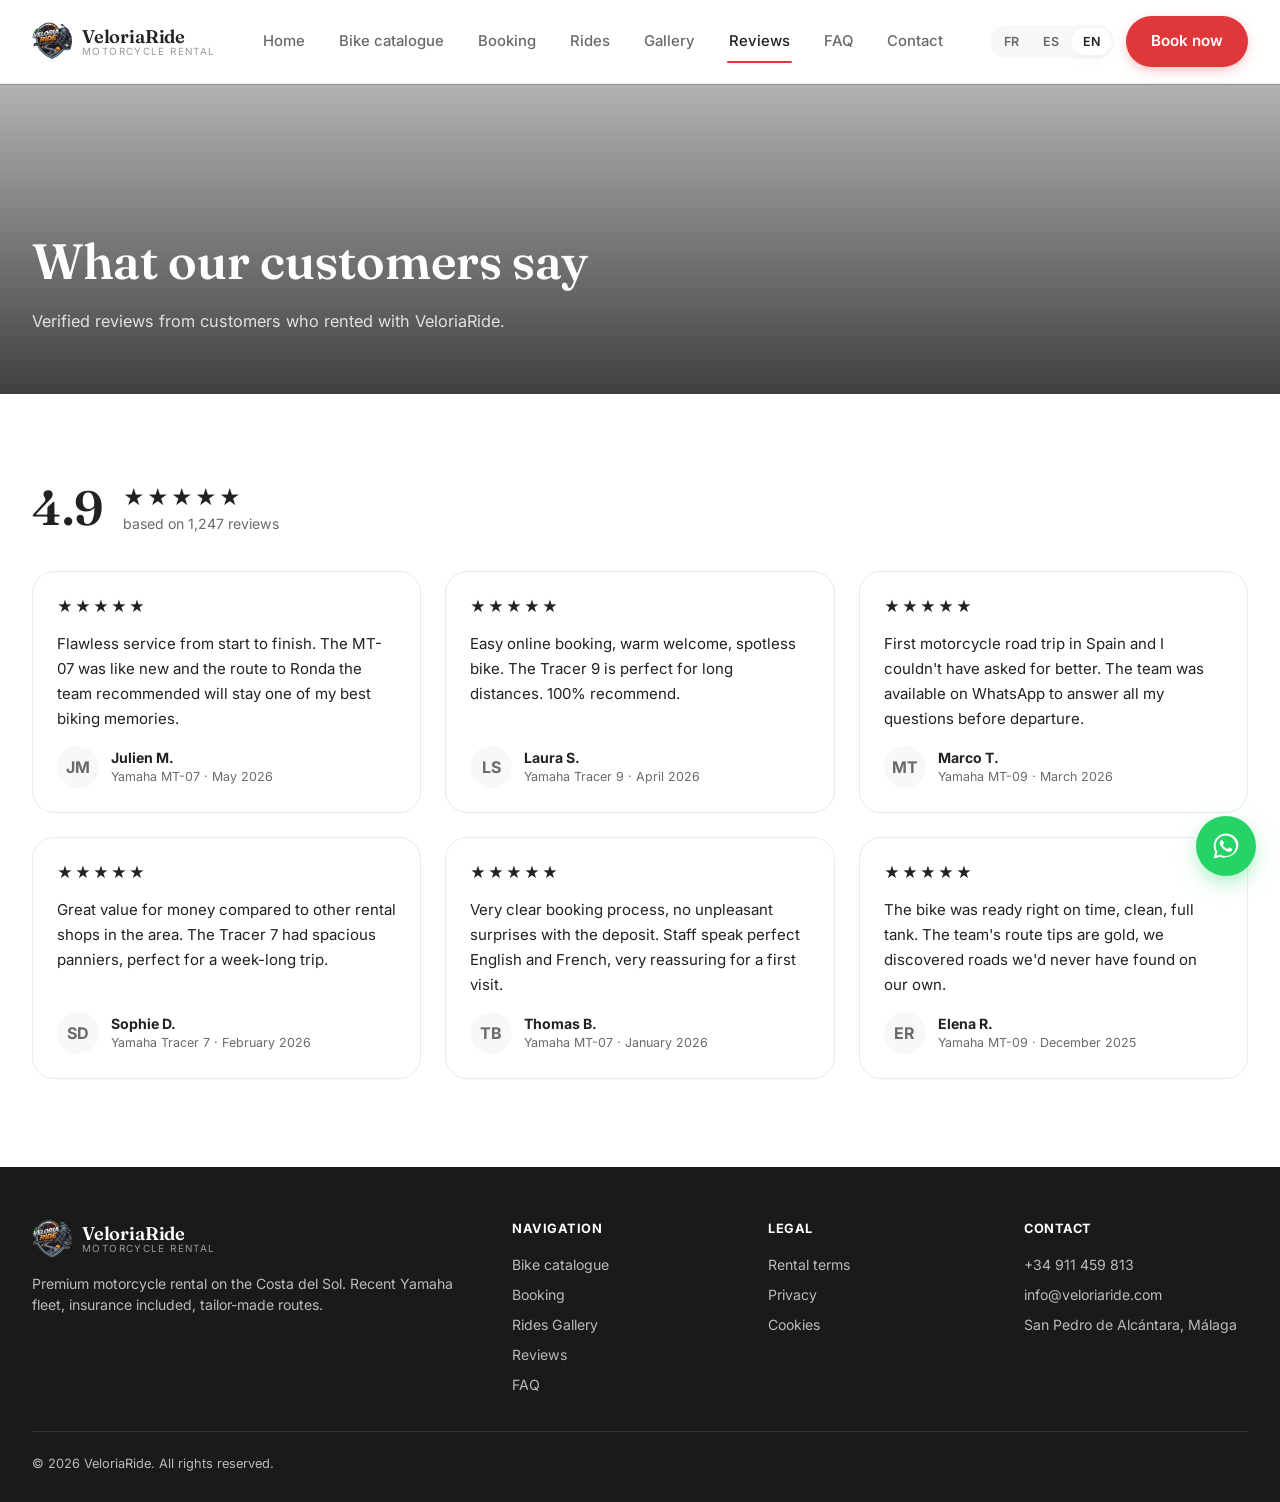
==== commit 826237a1: "Add files via upload" ====
--- a/avis.html
+++ b/avis.html
@@ -5,19 +5,19 @@
 <meta name="viewport" content="width=device-width, initial-scale=1.0">
 <title data-i18n="title_reviews">Avis clients — VeloriaRide</title>
 <meta name="description" content="Découvrez les avis vérifiés de nos clients ayant loué une moto avec VeloriaRide.">
-<link rel="icon" type="image/png" href="favicon.png">
+<link rel="icon" type="image/png" href="./favicon.png">
 <link rel="preconnect" href="https://fonts.googleapis.com">
 <link rel="preconnect" href="https://fonts.gstatic.com" crossorigin>
 <link href="https://fonts.googleapis.com/css2?family=Fraunces:ital,opsz,wght@0,9..144,400;0,9..144,600;1,9..144,500&family=Inter:wght@400;500;600;700&display=swap" rel="stylesheet">
-<link rel="stylesheet" href="css/base.css">
-<link rel="stylesheet" href="css/components.css">
+<link rel="stylesheet" href="./css/base.css">
+<link rel="stylesheet" href="./css/components.css">
 </head>
 <body>
 
 <header class="site-header">
   <nav class="nav">
     <a href="index.html" class="logo">
-      <span class="logo-mark"><img src="images/logo-header.png" alt="VeloriaRide logo"></span>
+      <span class="logo-mark"><img src="./images/logo-header.png" alt="VeloriaRide logo"></span>
       <span class="logo-text"><strong>VeloriaRide</strong><span>Motorcycle Rental</span></span>
     </a>
     <button class="burger" aria-label="Menu" aria-expanded="false">&#9776;</button>
@@ -25,6 +25,7 @@
       <a href="index.html" data-i18n="nav_home">Accueil</a>
       <a href="catalogue.html" data-i18n="nav_fleet">Catalogue motos</a>
       <a href="reservation.html" data-i18n="nav_booking">Réservation</a>
+      <a href="balades.html" data-i18n="nav_rides">Balades</a>
       <a href="galerie.html" data-i18n="nav_gallery">Galerie</a>
       <a href="avis.html" class="active" data-i18n="nav_reviews">Avis clients</a>
       <a href="faq.html" data-i18n="nav_faq">FAQ</a>
@@ -42,7 +43,7 @@
   </nav>
 </header>
 
-<section class="page-hero" style="--hero-img:url('/images/route-coast.jpg')">
+<section class="page-hero" style="--hero-img:url('./images/route-coast.jpg')">
   <div class="container">
     <h1 data-i18n="reviewspage_title">Ce que nos clients en disent</h1>
     <p data-i18n="reviewspage_sub">Avis vérifiés de clients ayant loué chez VeloriaRide.</p>
@@ -119,7 +120,7 @@
     <div class="footer-grid">
       <div>
         <div class="logo" style="margin-bottom:14px;">
-          <span class="logo-mark"><img src="images/logo-header.png" alt="VeloriaRide logo"></span>
+          <span class="logo-mark"><img src="./images/logo-header.png" alt="VeloriaRide logo"></span>
           <span class="logo-text"><strong style="color:#fff;">VeloriaRide</strong><span>Motorcycle Rental</span></span>
         </div>
         <p data-i18n="footer_about">Location de motos premium sur la Costa del Sol.</p>
@@ -129,7 +130,8 @@
         <ul>
           <li><a href="catalogue.html" data-i18n="nav_fleet">Catalogue motos</a></li>
           <li><a href="reservation.html" data-i18n="nav_booking">Réservation</a></li>
-          <li><a href="galerie.html" data-i18n="nav_gallery">Galerie</a></li>
+          <li><a href="balades.html" data-i18n="nav_rides">Balades</a>
+      <a href="galerie.html" data-i18n="nav_gallery">Galerie</a></li>
           <li><a href="avis.html" data-i18n="nav_reviews">Avis clients</a></li>
           <li><a href="faq.html" data-i18n="nav_faq">FAQ</a></li>
         </ul>
@@ -160,7 +162,7 @@
 <div class="whatsapp-fab">
   <div class="whatsapp-panel" id="whatsappPanel">
     <div class="whatsapp-panel-head">
-      <div class="avatar"><img src="images/logo-header.png" alt=""></div>
+      <div class="avatar"><img src="./images/logo-header.png" alt=""></div>
       <div>
         <strong data-i18n="wa_name">VeloriaRide</strong>
         <span data-i18n="wa_status">Répond généralement en quelques minutes</span>
@@ -178,7 +180,7 @@
   </button>
 </div>
 
-<script src="js/i18n.js"></script>
-<script src="js/main.js"></script>
+<script src="./js/i18n.js"></script>
+<script src="./js/main.js"></script>
 </body>
 </html>
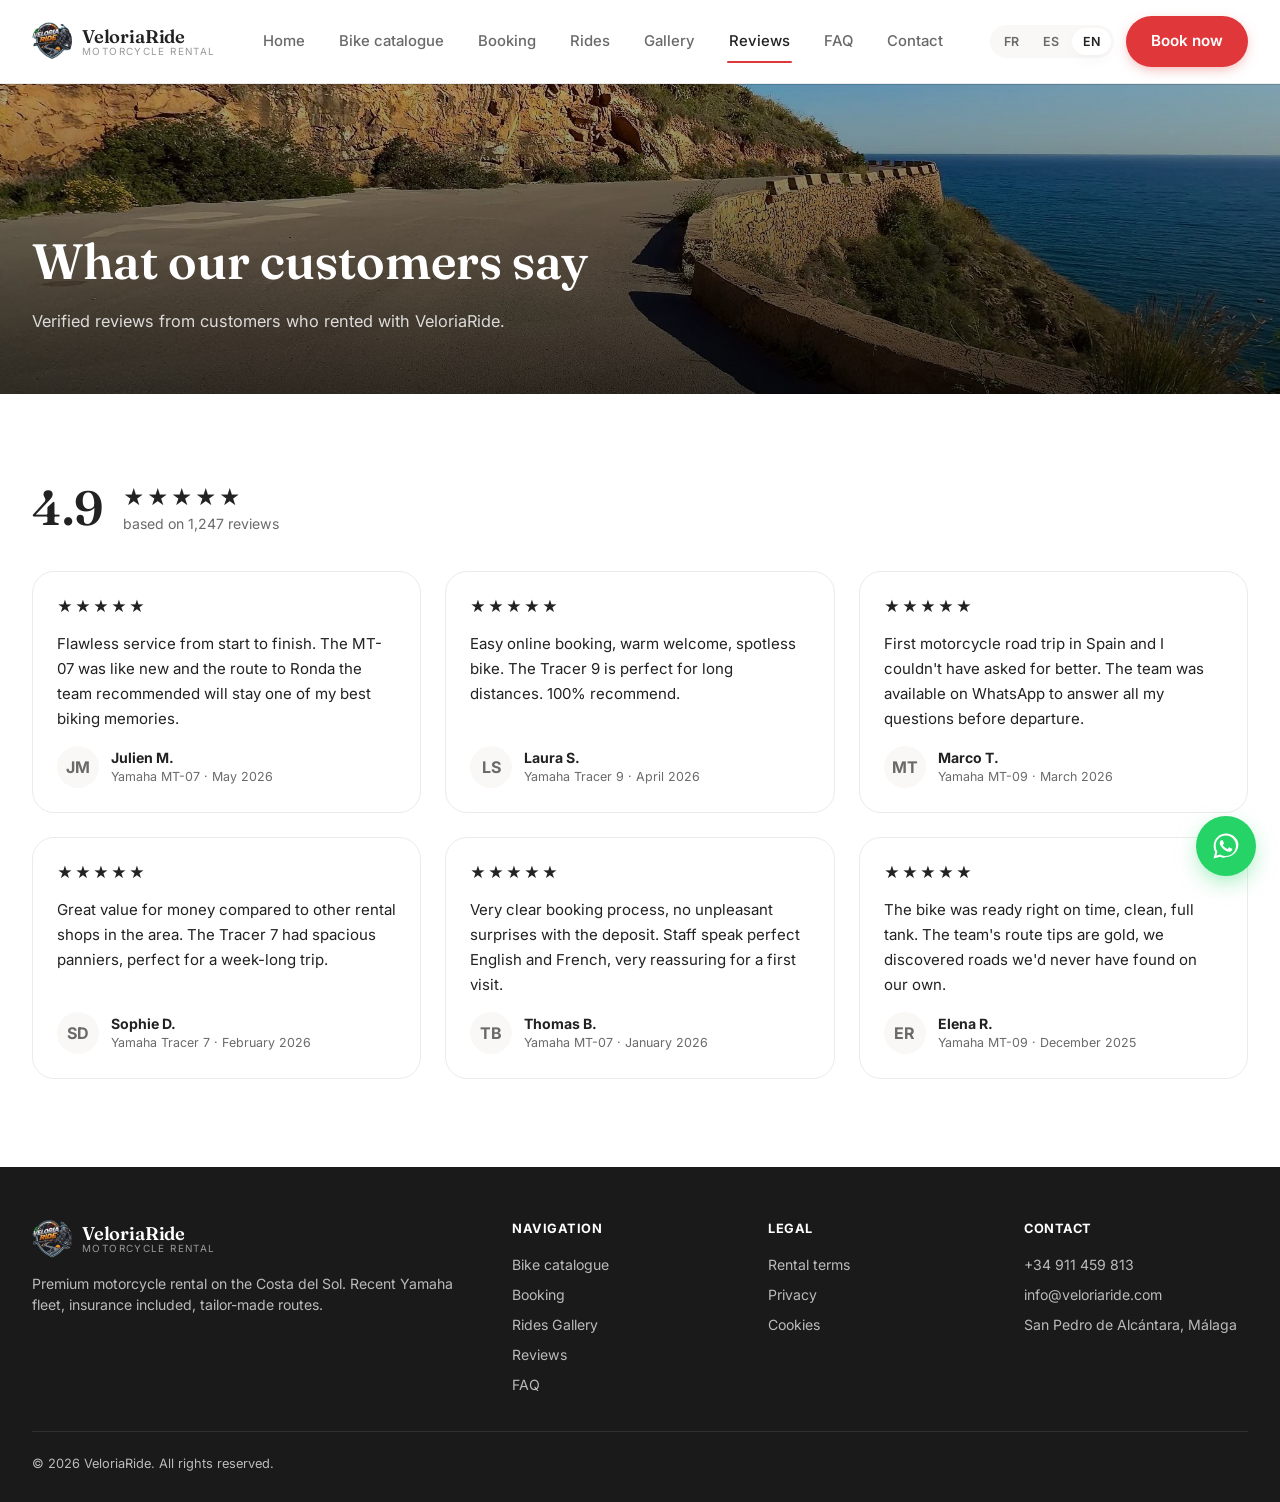
==== commit 70051646: "Add files via upload" ====
--- a/avis.html
+++ b/avis.html
@@ -43,7 +43,7 @@
   </nav>
 </header>
 
-<section class="page-hero" style="--hero-img:url('./images/route-coast.jpg')">
+<section class="page-hero" style="--hero-img:url('../images/route-coast.jpg')">
   <div class="container">
     <h1 data-i18n="reviewspage_title">Ce que nos clients en disent</h1>
     <p data-i18n="reviewspage_sub">Avis vérifiés de clients ayant loué chez VeloriaRide.</p>
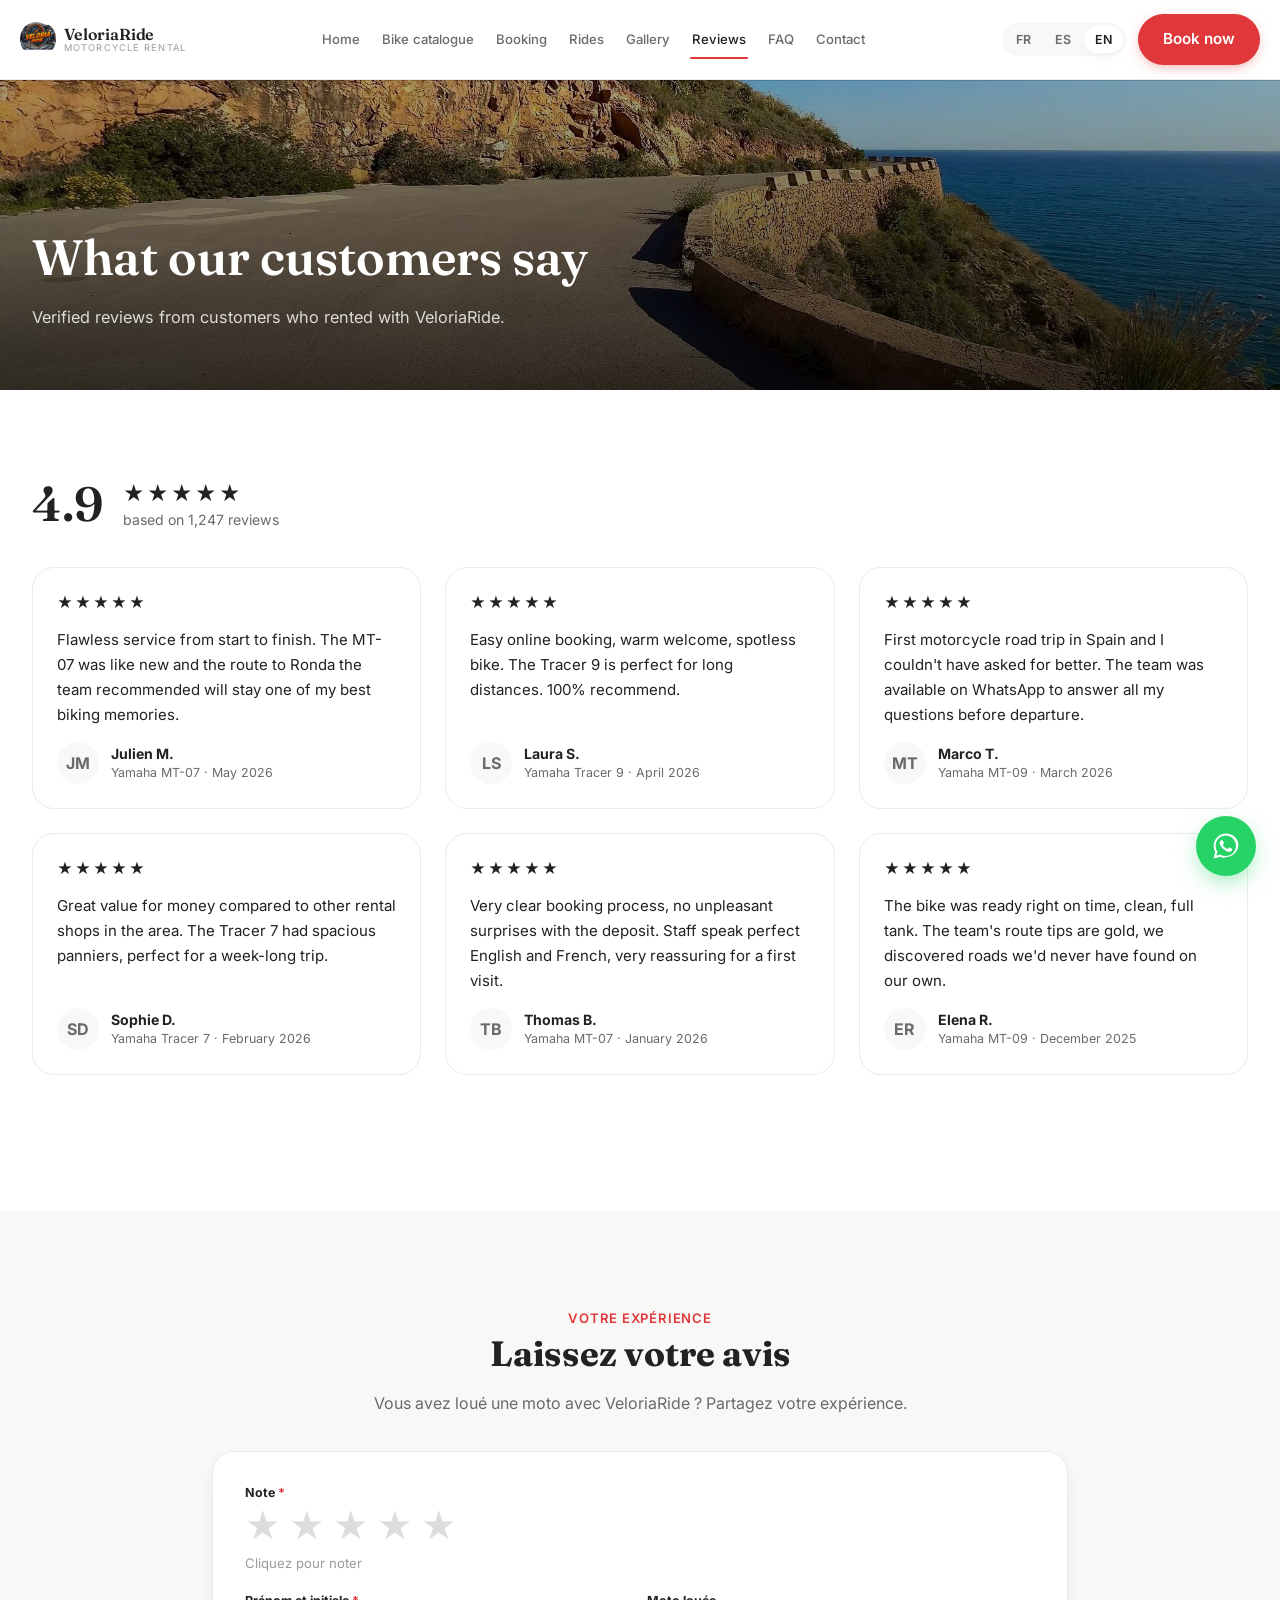
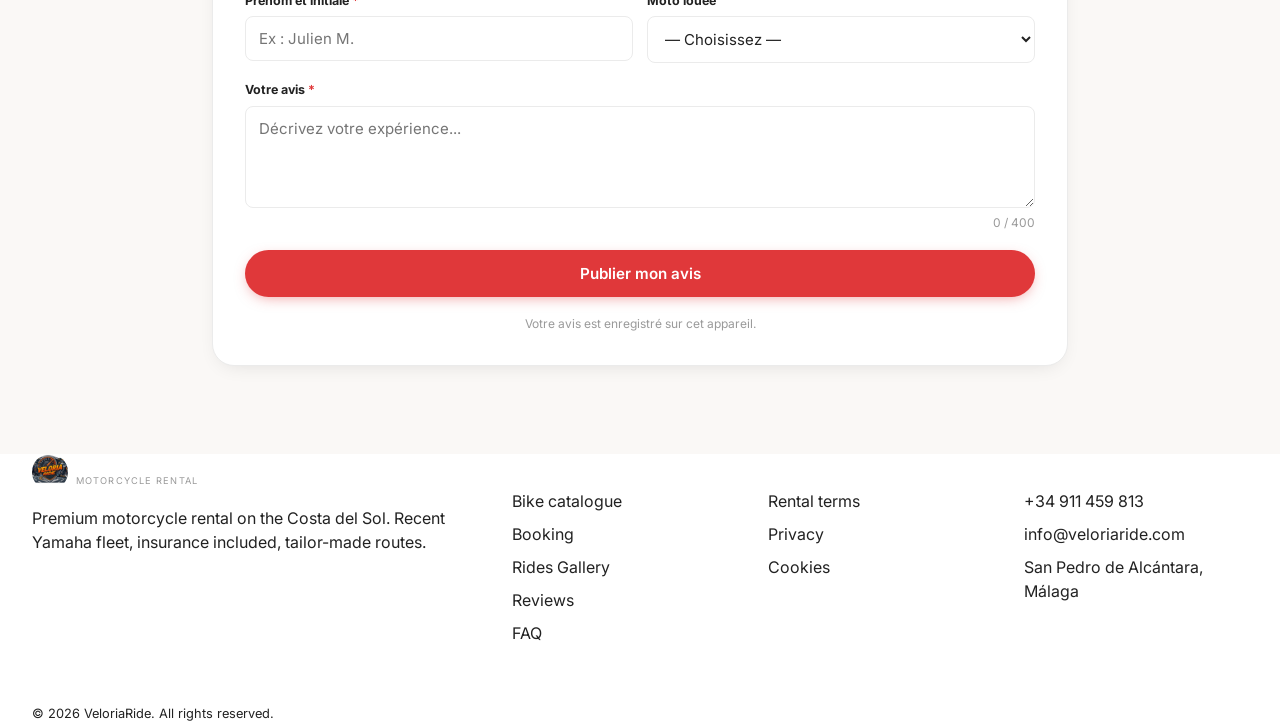
==== commit 85db9a58: "Add files via upload" ====
--- a/avis.html
+++ b/avis.html
@@ -110,12 +110,70 @@
           <div><div class="review-name" data-i18n="review6_name">Elena R.</div><div class="review-meta" data-i18n="review6_meta">Yamaha MT-09 · Décembre 2025</div></div>
         </div>
       </div>
-    </div>
-
+      <!-- Avis dynamiques ajoutés par les visiteurs -->
+      <div id="userReviewsGrid" class="reviews-grid" style="margin-top:24px;"></div>
+
+    </div>
   </div>
 </section>
 
-<footer class="site-footer">
+<!-- ================= FORMULAIRE D'AVIS ================= -->
+<section class="section section--cream">
+  <div class="container-narrow">
+
+    <div class="section-head-center">
+      <div class="section-head-inner">
+        <p class="eyebrow">VOTRE EXPÉRIENCE</p>
+        <h2 style="font-family:var(--f-display); font-size:clamp(1.6rem,3vw,2.2rem); margin:0 0 10px;">Laissez votre avis</h2>
+        <p style="color:var(--c-ink-soft);">Vous avez loué une moto avec VeloriaRide ? Partagez votre expérience.</p>
+      </div>
+    </div>
+
+    <div class="review-form-card">
+
+      <div class="field">
+        <label>Note <span style="color:var(--c-accent)">*</span></label>
+        <div class="star-picker" id="starPicker">
+          <span data-val="1">★</span>
+          <span data-val="2">★</span>
+          <span data-val="3">★</span>
+          <span data-val="4">★</span>
+          <span data-val="5">★</span>
+        </div>
+        <p class="star-label" id="starLabel">Cliquez pour noter</p>
+      </div>
+
+      <div style="display:grid; grid-template-columns:1fr 1fr; gap:14px;">
+        <div class="field">
+          <label for="rv_name">Prénom et initiale <span style="color:var(--c-accent)">*</span></label>
+          <input type="text" id="rv_name" placeholder="Ex : Julien M." maxlength="30">
+        </div>
+        <div class="field">
+          <label for="rv_model">Moto louée</label>
+          <select id="rv_model">
+            <option value="">— Choisissez —</option>
+            <option value="Yamaha MT-07">Yamaha MT-07</option>
+            <option value="Yamaha MT-09">Yamaha MT-09</option>
+            <option value="Yamaha Tracer 7">Yamaha Tracer 7</option>
+            <option value="Yamaha Tracer 9">Yamaha Tracer 9</option>
+          </select>
+        </div>
+      </div>
+
+      <div class="field">
+        <label for="rv_text">Votre avis <span style="color:var(--c-accent)">*</span></label>
+        <textarea id="rv_text" rows="4" placeholder="Décrivez votre expérience..." maxlength="400"></textarea>
+        <span id="rv_count" style="font-size:.75rem; color:var(--c-ink-faint); text-align:right; display:block;">0 / 400</span>
+      </div>
+
+      <div id="rv_error" class="form-warning"></div>
+      <div id="rv_success" class="form-success">Merci pour votre avis ! Il apparaît maintenant dans la liste. 🎉</div>
+
+      <button class="btn btn-primary btn-block" onclick="submitReview()">Publier mon avis</button>
+      <p style="font-size:.75rem; color:var(--c-ink-faint); text-align:center; margin:0;">Votre avis est enregistré sur cet appareil.</p>
+    </div>
+  </div>
+</section>
   <div class="container">
     <div class="footer-grid">
       <div>
@@ -182,5 +240,130 @@
 
 <script src="./js/i18n.js"></script>
 <script src="./js/main.js"></script>
+<script>
+/* =========================================================
+   SYSTÈME D'AVIS — VeloriaRide
+   Les avis sont stockés dans localStorage du navigateur.
+   Ils apparaissent immédiatement et persistent entre les visites.
+   ========================================================= */
+
+const STORAGE_KEY = 'veloriaride_reviews';
+let selectedStars = 0;
+
+/* ---- Sélecteur d'étoiles ---- */
+const starLabels = ['', 'Décevant', 'Passable', 'Bien', 'Très bien', 'Excellent !'];
+document.querySelectorAll('#starPicker span').forEach(star => {
+  star.addEventListener('mouseenter', () => highlightStars(+star.dataset.val));
+  star.addEventListener('mouseleave', () => highlightStars(selectedStars));
+  star.addEventListener('click', () => {
+    selectedStars = +star.dataset.val;
+    highlightStars(selectedStars);
+    document.getElementById('starLabel').textContent = starLabels[selectedStars];
+  });
+});
+
+function highlightStars(n){
+  document.querySelectorAll('#starPicker span').forEach((s, i) => {
+    s.classList.toggle('active', i < n);
+  });
+}
+
+/* ---- Compteur de caractères ---- */
+document.getElementById('rv_text').addEventListener('input', function(){
+  document.getElementById('rv_count').textContent = this.value.length + ' / 400';
+});
+
+/* ---- Soumettre un avis ---- */
+function submitReview(){
+  const name  = document.getElementById('rv_name').value.trim();
+  const text  = document.getElementById('rv_text').value.trim();
+  const model = document.getElementById('rv_model').value;
+  const error = document.getElementById('rv_error');
+  const success = document.getElementById('rv_success');
+
+  error.classList.remove('show');
+  success.classList.remove('show');
+
+  if (!selectedStars){
+    error.textContent = 'Veuillez sélectionner une note (étoiles).';
+    error.classList.add('show'); return;
+  }
+  if (!name){
+    error.textContent = 'Veuillez entrer votre prénom et initiale.';
+    error.classList.add('show'); return;
+  }
+  if (text.length < 20){
+    error.textContent = 'Votre avis doit faire au moins 20 caractères.';
+    error.classList.add('show'); return;
+  }
+
+  const now   = new Date();
+  const month = now.toLocaleDateString('fr-FR', { month:'long', year:'numeric' });
+  const initials = name.split(' ').map(w => w[0].toUpperCase()).join('').slice(0,2);
+
+  const review = { stars: selectedStars, name, initials, text, model, month,
+                   id: Date.now() };
+
+  const stored = JSON.parse(localStorage.getItem(STORAGE_KEY) || '[]');
+  stored.unshift(review);
+  localStorage.setItem(STORAGE_KEY, JSON.stringify(stored));
+
+  renderUserReviews();
+  success.classList.add('show');
+
+  /* Reset form */
+  selectedStars = 0;
+  highlightStars(0);
+  document.getElementById('starLabel').textContent = 'Cliquez pour noter';
+  document.getElementById('rv_name').value  = '';
+  document.getElementById('rv_text').value  = '';
+  document.getElementById('rv_model').value = '';
+  document.getElementById('rv_count').textContent = '0 / 400';
+}
+
+/* ---- Afficher les avis stockés ---- */
+function renderUserReviews(){
+  const grid = document.getElementById('userReviewsGrid');
+  if (!grid) return;
+  const stored = JSON.parse(localStorage.getItem(STORAGE_KEY) || '[]');
+  if (!stored.length){ grid.innerHTML = ''; return; }
+
+  grid.innerHTML = stored.map(r => `
+    <div class="review-card" style="border-color:var(--c-accent-soft);">
+      <div class="review-stars">${'★'.repeat(r.stars)}${'☆'.repeat(5-r.stars)}</div>
+      <p class="review-text">${escapeHtml(r.text)}</p>
+      <div class="review-author">
+        <div class="review-avatar" style="background:var(--c-accent-soft); color:var(--c-accent);">
+          ${r.initials}
+        </div>
+        <div>
+          <div class="review-name">${escapeHtml(r.name)}</div>
+          <div class="review-meta">${r.model ? r.model + ' · ' : ''}${r.month}
+            <button onclick="deleteReview(${r.id})"
+              style="background:none;border:0;color:var(--c-ink-faint);cursor:pointer;font-size:.75rem;margin-left:8px;">
+              ✕ supprimer
+            </button>
+          </div>
+        </div>
+      </div>
+    </div>
+  `).join('');
+}
+
+function deleteReview(id){
+  const stored = JSON.parse(localStorage.getItem(STORAGE_KEY) || '[]');
+  localStorage.setItem(STORAGE_KEY, JSON.stringify(stored.filter(r => r.id !== id)));
+  renderUserReviews();
+}
+
+function escapeHtml(str){
+  return str.replace(/&/g,'&amp;').replace(/</g,'&lt;').replace(/>/g,'&gt;')
+            .replace(/"/g,'&quot;').replace(/'/g,'&#039;');
+}
+
+/* Charger les avis au démarrage */
+document.addEventListener('DOMContentLoaded', renderUserReviews);
+</script>
+
 </body>
 </html>
--- a/css/base.css
+++ b/css/base.css
@@ -114,30 +114,31 @@
 }
 .nav{
   display:flex; align-items:center; justify-content:space-between;
-  padding:16px 32px;
+  padding:14px 20px;
   max-width:var(--container); margin:0 auto;
-  gap:24px;
+  gap:12px;
 }
 .logo{
-  display:flex; align-items:center; gap:10px;
-  white-space:nowrap;
+  display:flex; align-items:center; gap:8px;
+  white-space:nowrap; flex-shrink:0;
 }
 .logo-mark{
-  width:40px; height:40px; border-radius:50%;
+  width:36px; height:36px; border-radius:50%;
   overflow:hidden; flex-shrink:0;
   display:flex; align-items:center; justify-content:center;
 }
 .logo-mark img{ width:100%; height:100%; object-fit:cover; }
 .logo-text{ display:flex; flex-direction:column; line-height:1.05; }
 .logo-text strong{
-  font-family:var(--f-display); font-size:1.15rem; font-weight:600; letter-spacing:-.01em;
+  font-family:var(--f-display); font-size:1rem; font-weight:600; letter-spacing:-.01em;
 }
-.logo-text span{ font-size:.62rem; color:var(--c-ink-faint); letter-spacing:.14em; text-transform:uppercase; }
+.logo-text span{ font-size:.58rem; color:var(--c-ink-faint); letter-spacing:.12em; text-transform:uppercase; }
 
 .nav-links{
-  display:flex; align-items:center; gap:30px;
-  font-size:.93rem; font-weight:500;
-  flex-wrap:wrap;
+  display:flex; align-items:center; gap:18px;
+  font-size:.82rem; font-weight:500;
+  flex-wrap:nowrap;
+  flex:1; justify-content:center;
 }
 .nav-links a{
   position:relative; padding:6px 2px; color:var(--c-ink-soft);
@@ -170,7 +171,7 @@
   font-size:1.5rem; cursor:pointer; line-height:1;
 }
 
-@media (max-width:1000px){
+@media (max-width:1100px){
   .nav-links{
     display:none;
     position:absolute; top:100%; left:0; right:0;
--- a/css/components.css
+++ b/css/components.css
@@ -54,6 +54,45 @@
   position:relative; z-index:2;
   max-width:680px; padding:140px 32px 110px;
 }
+/* ---- Hero layout : texte gauche / grand logo droite ---- */
+.hero-split{
+  display:grid;
+  grid-template-columns:1fr 1fr;
+  gap:40px;
+  align-items:center;
+  padding:140px 32px 110px;
+  max-width:1280px;
+  margin:0 auto;
+}
+.hero-left{
+  display:flex; flex-direction:column; gap:20px;
+}
+.hero-right{
+  display:flex; align-items:center; justify-content:flex-end;
+}
+.hero-logo-big{
+  width:100%;
+  max-width:520px;
+  height:auto;
+  filter:drop-shadow(0 8px 32px rgba(0,0,0,.5));
+  animation:float 4s ease-in-out infinite;
+}
+@keyframes float{
+  0%, 100%{ transform:translateY(0); }
+  50%{ transform:translateY(-12px); }
+}
+@media (max-width:900px){
+  .hero-split{
+    grid-template-columns:1fr;
+    padding:100px 24px 60px;
+  }
+  .hero-right{
+    justify-content:center;
+    order:-1;
+  }
+  .hero-logo-big{ max-width:300px; }
+}
+
 .hero-badge-pill{
   display:inline-flex; align-items:center; gap:8px;
   background:rgba(255,255,255,.18); backdrop-filter:blur(6px);
@@ -594,3 +633,37 @@
   font-size:.82rem; color:var(--c-ink-soft); font-style:italic;
 }
 .ride-bike-tip strong{ color:var(--c-ink); font-style:normal; }
+
+/* =========================================================
+   FORMULAIRE D'AVIS
+   ========================================================= */
+.review-form-card{
+  background:#fff;
+  border:1px solid var(--c-border);
+  border-radius:var(--radius-lg);
+  padding:32px;
+  display:flex; flex-direction:column; gap:18px;
+  box-shadow:var(--shadow-card);
+  margin-top:36px;
+}
+.star-picker{
+  display:flex; gap:8px; font-size:2.2rem;
+  cursor:pointer;
+}
+.star-picker span{
+  color:#ddd;
+  transition:color .12s, transform .12s;
+  line-height:1;
+}
+.star-picker span:hover,
+.star-picker span.active{ color:#f4a61d; }
+.star-picker span:hover{ transform:scale(1.15); }
+.star-label{
+  font-size:.82rem; color:var(--c-ink-faint);
+  margin:4px 0 0;
+}
+@media (max-width:560px){
+  .review-form-card > div[style*="grid"]{
+    grid-template-columns:1fr !important;
+  }
+}
